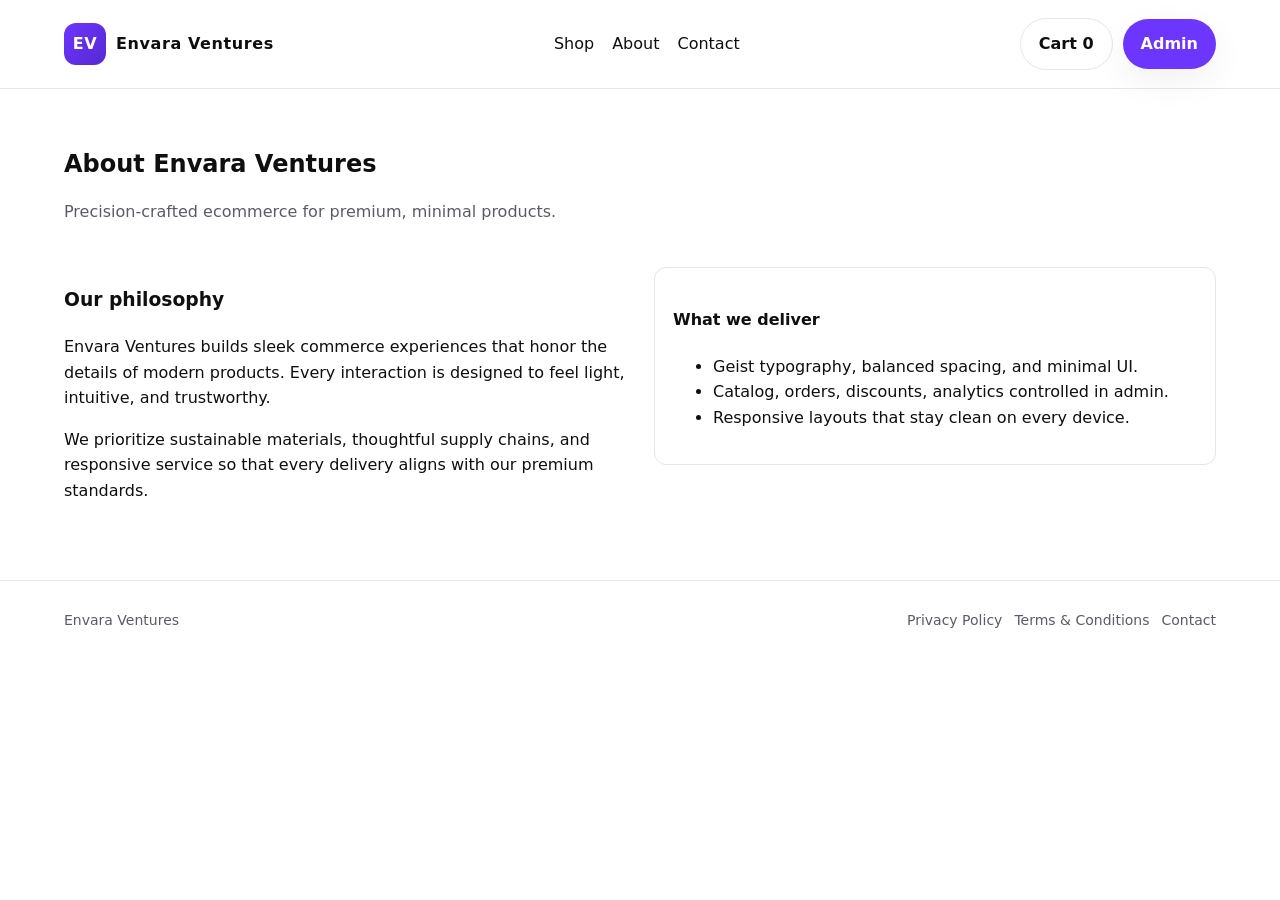
==== about.html @ 27f76ebd "Create Envara Ventures ecommerce site" ====
<!DOCTYPE html>
<html lang="en">
<head>
  <meta charset="UTF-8">
  <meta name="viewport" content="width=device-width, initial-scale=1.0">
  <title>About – Envara Ventures</title>
  <link href="https://fonts.cdnfonts.com/css/geist" rel="stylesheet">
  <link rel="stylesheet" href="assets/css/style.css">
</head>
<body>
  <header>
    <div class="wrapper navbar">
      <a class="logo" href="index.html">
        <div class="logo-mark">EV</div>
        Envara Ventures
      </a>
      <nav class="nav-links">
        <a href="shop.html">Shop</a>
        <a href="about.html">About</a>
        <a href="contact.html">Contact</a>
      </nav>
      <div class="nav-actions">
        <a href="cart.html" class="button secondary">Cart <span class="cart-count">0</span></a>
        <a href="admin.html" class="button">Admin</a>
      </div>
    </div>
  </header>
  <main class="wrapper">
    <section class="page-hero">
      <h1>About Envara Ventures</h1>
      <p class="section-subtitle">Precision-crafted ecommerce for premium, minimal products.</p>
    </section>
    <section class="layout-two">
      <div>
        <h3>Our philosophy</h3>
        <p>Envara Ventures builds sleek commerce experiences that honor the details of modern products. Every interaction is designed to feel light, intuitive, and trustworthy.</p>
        <p>We prioritize sustainable materials, thoughtful supply chains, and responsive service so that every delivery aligns with our premium standards.</p>
      </div>
      <div class="card">
        <h4>What we deliver</h4>
        <ul>
          <li>Geist typography, balanced spacing, and minimal UI.</li>
          <li>Catalog, orders, discounts, analytics controlled in admin.</li>
          <li>Responsive layouts that stay clean on every device.</li>
        </ul>
      </div>
    </section>
  </main>
  <footer class="footer">
    <div class="wrapper footer-content">
      <div>Envara Ventures</div>
      <div class="footer-links">
        <a href="privacy.html">Privacy Policy</a>
        <a href="terms.html">Terms & Conditions</a>
        <a href="contact.html">Contact</a>
      </div>
    </div>
  </footer>
  <script src="assets/js/data.js"></script>
  <script src="assets/js/app.js"></script>
</body>
</html>
---- assets/css/style.css ----
:root {
  --font-family: 'Geist', 'Inter', system-ui, -apple-system, sans-serif;
  --color-primary: #6d36ff;
  --color-primary-dark: #5628d1;
  --color-text: #0f0f10;
  --color-muted: #5b5b68;
  --color-border: #e5e6eb;
  --color-bg: #f8f8fb;
  --radius: 12px;
  --shadow: 0 12px 35px rgba(17, 17, 26, 0.06);
}

* {
  box-sizing: border-box;
}

body {
  margin: 0;
  font-family: var(--font-family);
  color: var(--color-text);
  background: #fff;
  line-height: 1.6;
}

a {
  color: inherit;
  text-decoration: none;
}

a:hover {
  color: var(--color-primary);
}

img {
  max-width: 100%;
  display: block;
}

.wrapper {
  width: min(1200px, 90vw);
  margin: 0 auto;
}

header {
  border-bottom: 1px solid var(--color-border);
  background: #fff;
  position: sticky;
  top: 0;
  z-index: 10;
}

.navbar {
  display: flex;
  align-items: center;
  justify-content: space-between;
  padding: 18px 0;
  gap: 16px;
}

.logo {
  display: flex;
  align-items: center;
  gap: 10px;
  font-weight: 700;
  letter-spacing: 0.6px;
}

.logo-mark {
  width: 42px;
  height: 42px;
  border-radius: 12px;
  background: linear-gradient(135deg, var(--color-primary), var(--color-primary-dark));
  display: grid;
  place-items: center;
  color: #fff;
  font-weight: 700;
}

.nav-links {
  display: flex;
  align-items: center;
  gap: 18px;
  font-weight: 500;
}

.nav-actions {
  display: flex;
  align-items: center;
  gap: 10px;
}

.button {
  border: none;
  outline: none;
  background: var(--color-primary);
  color: #fff;
  padding: 12px 18px;
  border-radius: 999px;
  font-weight: 600;
  cursor: pointer;
  transition: transform 150ms ease, box-shadow 150ms ease, background 150ms ease;
  box-shadow: var(--shadow);
}

.button.secondary {
  background: #fff;
  color: var(--color-text);
  border: 1px solid var(--color-border);
  box-shadow: none;
}

.button:hover {
  background: var(--color-primary-dark);
  transform: translateY(-2px);
}

.hero {
  padding: 80px 0 60px;
  display: grid;
  grid-template-columns: repeat(auto-fit, minmax(280px, 1fr));
  gap: 32px;
  align-items: center;
}

.hero h1 {
  font-size: clamp(32px, 4vw, 48px);
  margin: 0 0 12px;
  line-height: 1.1;
}

.hero p {
  margin: 0 0 18px;
  color: var(--color-muted);
}

.card-grid {
  display: grid;
  grid-template-columns: repeat(auto-fit, minmax(240px, 1fr));
  gap: 20px;
  margin: 32px 0;
}

.product-card {
  border: 1px solid var(--color-border);
  border-radius: var(--radius);
  padding: 14px;
  background: #fff;
  transition: transform 180ms ease, box-shadow 180ms ease, border-color 180ms ease;
}

.product-card:hover {
  transform: translateY(-4px);
  border-color: #d7d8de;
  box-shadow: var(--shadow);
}

.product-card img {
  border-radius: 10px;
  background: var(--color-bg);
  object-fit: cover;
  height: 220px;
  width: 100%;
}

.product-meta {
  display: flex;
  align-items: center;
  justify-content: space-between;
  margin-top: 12px;
}

.price {
  font-weight: 700;
  color: var(--color-primary);
}

.section-title {
  font-size: 22px;
  margin: 12px 0 6px;
}

.section-subtitle {
  color: var(--color-muted);
  margin-bottom: 16px;
}

.intro {
  background: var(--color-bg);
  border-radius: var(--radius);
  padding: 28px;
  margin: 40px 0;
}

.testimonials {
  display: grid;
  gap: 14px;
  grid-template-columns: repeat(auto-fit, minmax(220px, 1fr));
}

.testimonial {
  border: 1px solid var(--color-border);
  border-radius: var(--radius);
  padding: 18px;
}

.testimonial h4 {
  margin: 0 0 6px;
}

.footer {
  border-top: 1px solid var(--color-border);
  padding: 28px 0 40px;
  margin-top: 60px;
  color: var(--color-muted);
  font-size: 14px;
}

.footer-content {
  display: flex;
  justify-content: space-between;
  gap: 20px;
  flex-wrap: wrap;
}

.footer-links {
  display: flex;
  gap: 12px;
}

.badge {
  display: inline-flex;
  padding: 4px 10px;
  background: var(--color-bg);
  border-radius: 999px;
  font-weight: 600;
  color: var(--color-primary);
  border: 1px solid var(--color-border);
}

.layout-two {
  display: grid;
  grid-template-columns: repeat(auto-fit, minmax(280px, 1fr));
  gap: 28px;
  align-items: start;
}

.product-hero img {
  border-radius: var(--radius);
  width: 100%;
  object-fit: cover;
  background: var(--color-bg);
  transition: transform 0.2s ease;
}

.product-hero img:hover {
  transform: scale(1.01);
}

.meta-row {
  display: flex;
  align-items: center;
  gap: 12px;
  margin: 10px 0 14px;
  color: var(--color-muted);
}

.option-group {
  margin: 16px 0;
}

.option-set {
  display: flex;
  gap: 10px;
  flex-wrap: wrap;
}

.pill {
  padding: 10px 14px;
  border-radius: 10px;
  border: 1px solid var(--color-border);
  cursor: pointer;
  transition: all 0.15s ease;
}

.pill.active {
  border-color: var(--color-primary);
  background: rgba(109, 54, 255, 0.06);
  color: var(--color-primary);
  font-weight: 700;
}

.quantity {
  display: inline-flex;
  align-items: center;
  border: 1px solid var(--color-border);
  border-radius: 10px;
  overflow: hidden;
}

.quantity button {
  background: none;
  border: none;
  padding: 10px 12px;
  font-weight: 700;
  cursor: pointer;
}

.quantity input {
  width: 48px;
  border: none;
  text-align: center;
  font-size: 16px;
}

.cart-table {
  width: 100%;
  border-collapse: collapse;
  margin: 18px 0;
}

.cart-table th, .cart-table td {
  padding: 12px;
  text-align: left;
  border-bottom: 1px solid var(--color-border);
}

.cart-summary {
  border: 1px solid var(--color-border);
  border-radius: var(--radius);
  padding: 18px;
  background: #fff;
}

.form-grid {
  display: grid;
  grid-template-columns: repeat(auto-fit, minmax(240px, 1fr));
  gap: 14px;
}

label {
  display: block;
  font-weight: 600;
  margin-bottom: 6px;
}

input, select, textarea {
  width: 100%;
  padding: 12px;
  border-radius: 10px;
  border: 1px solid var(--color-border);
  font-family: var(--font-family);
  font-size: 15px;
  background: #fff;
}

textarea {
  min-height: 120px;
  resize: vertical;
}

.page-hero {
  padding: 56px 0 26px;
}

.page-hero h1 {
  margin: 0 0 10px;
}

.table-simple {
  width: 100%;
  border-collapse: collapse;
}

.table-simple th, .table-simple td {
  text-align: left;
  padding: 10px;
  border-bottom: 1px solid var(--color-border);
}

.status {
  display: inline-flex;
  align-items: center;
  gap: 6px;
  padding: 4px 10px;
  border-radius: 8px;
  background: var(--color-bg);
  color: var(--color-text);
  font-weight: 600;
}

.admin-layout {
  display: grid;
  grid-template-columns: 220px 1fr;
  min-height: 100vh;
}

.admin-sidebar {
  border-right: 1px solid var(--color-border);
  padding: 24px 18px;
  background: #fff;
}

.admin-main {
  padding: 28px;
  background: #fafafa;
}

.sidebar-group {
  display: grid;
  gap: 10px;
}

.sidebar-link {
  padding: 10px 12px;
  border-radius: 10px;
  cursor: pointer;
  border: 1px solid transparent;
}

.sidebar-link.active, .sidebar-link:hover {
  border-color: var(--color-border);
  background: #fff;
}

.card {
  border: 1px solid var(--color-border);
  border-radius: var(--radius);
  background: #fff;
  padding: 18px;
}

.card + .card {
  margin-top: 16px;
}

.flex-between {
  display: flex;
  align-items: center;
  justify-content: space-between;
  gap: 12px;
  flex-wrap: wrap;
}

.badge-muted {
  color: var(--color-muted);
  font-weight: 500;
}

.analytics-grid {
  display: grid;
  grid-template-columns: repeat(auto-fit, minmax(200px, 1fr));
  gap: 12px;
}

.analytics-card {
  padding: 16px;
  border-radius: 12px;
  background: linear-gradient(135deg, rgba(109,54,255,0.08), #fff);
  border: 1px solid var(--color-border);
}

.alert {
  padding: 12px 14px;
  border-radius: 10px;
  background: #f3f4ff;
  border: 1px solid var(--color-border);
  color: var(--color-text);
}

@media (max-width: 860px) {
  .navbar {
    flex-direction: column;
    align-items: flex-start;
  }
  header {
    position: sticky;
  }
  .admin-layout {
    grid-template-columns: 1fr;
  }
  .admin-sidebar {
    position: sticky;
    top: 0;
    z-index: 8;
  }
}
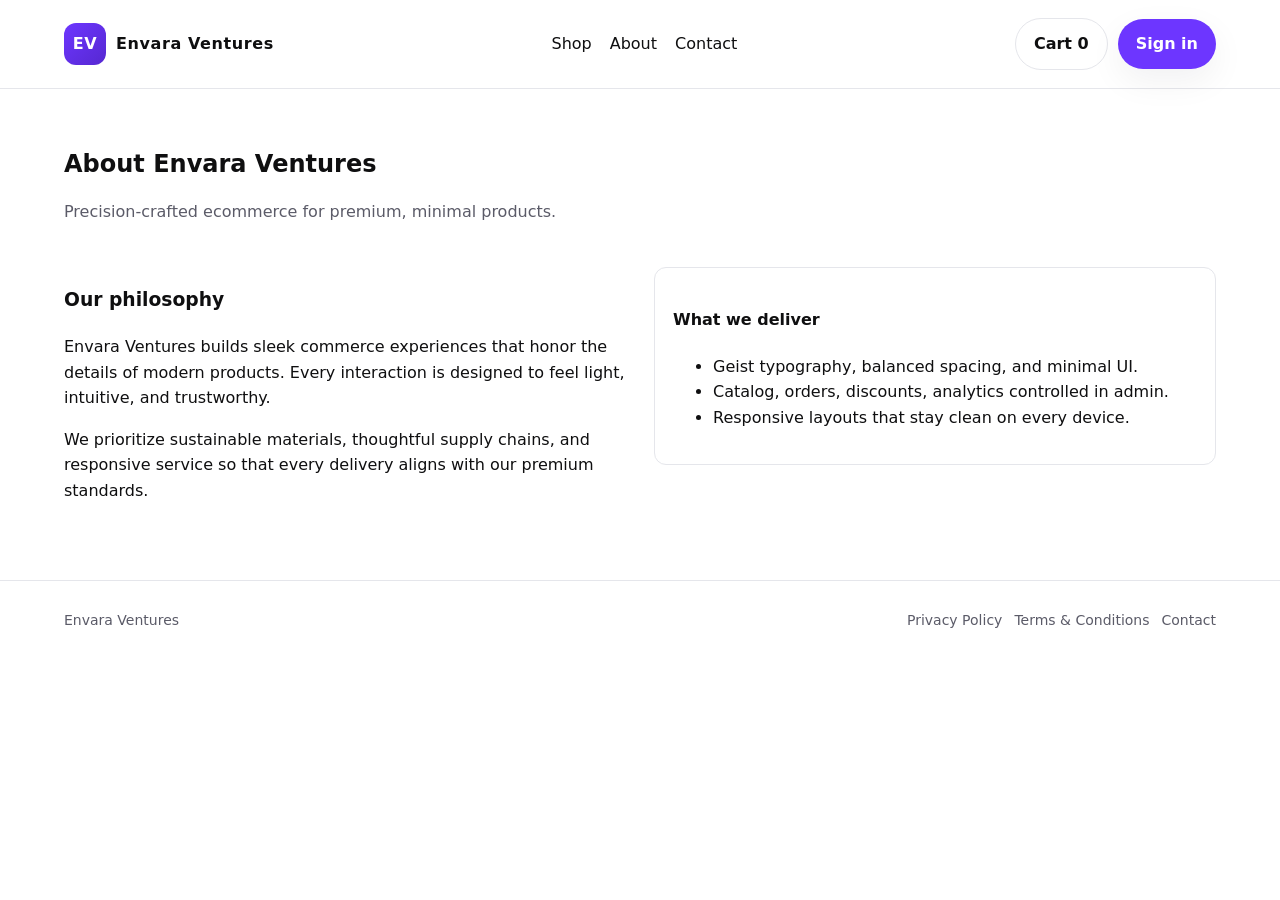
==== commit cd238f7e: "Add user dashboard and secure admin access" ====
--- a/about.html
+++ b/about.html
@@ -21,7 +21,7 @@
       </nav>
       <div class="nav-actions">
         <a href="cart.html" class="button secondary">Cart <span class="cart-count">0</span></a>
-        <a href="admin.html" class="button">Admin</a>
+        <a href="account.html" class="button" data-auth-link>Account</a>
       </div>
     </div>
   </header>
--- a/assets/css/style.css
+++ b/assets/css/style.css
@@ -466,6 +466,27 @@
   border: 1px solid var(--color-border);
   color: var(--color-text);
 }
+
+.auth-page {
+  background: radial-gradient(circle at 20% 20%, #f5f5ff, #eef2ff);
+  min-height: 100vh;
+  display: grid;
+  place-items: center;
+  padding: 32px 16px;
+}
+
+.auth-card {
+  background: #fff;
+  padding: 32px;
+  border-radius: 16px;
+  max-width: 480px;
+  width: 100%;
+  box-shadow: 0 20px 60px rgba(0, 0, 0, 0.08);
+  display: grid;
+  gap: 16px;
+}
+
+.auth-card .logo { margin-bottom: 8px; }
 
 @media (max-width: 860px) {
   .navbar {
